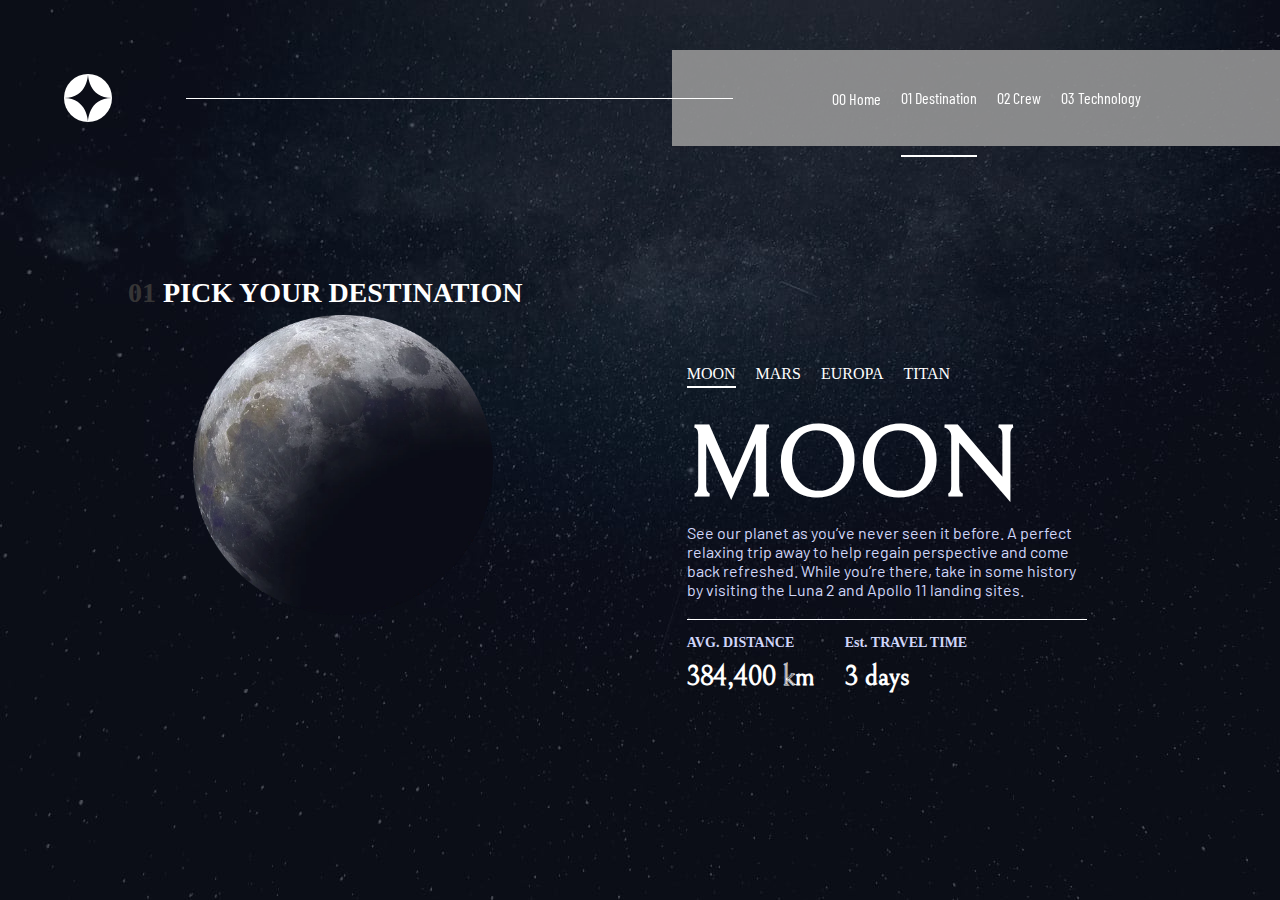
==== destination.html @ 153b2423 "up" ====
<!DOCTYPE html>
<html lang="en">
<head>
    <meta charset="UTF-8">
    <meta http-equiv="X-UA-Compatible" content="IE=edge">
    <meta name="viewport" content="width=device-width, initial-scale=1.0">
    <title>Space Tourism</title>
    <link rel="stylesheet" href="css/style.css">
    <link rel="stylesheet" href="css/font.css">
</head>
<body class="dest-body">
    <section class="sec-1">
        <header class="header"> 
            <img class="header-img" src="assets/logo.svg" alt="logo">
            <div class="header-line"></div>
            <nav class="navigation">
                <ul class="nav-ul">
                    <li class="nav-li">
                        <a class="nav-a" href="index.html">00 Home</a>
                    </li>
                    <li class="nav-li">
                        <a class="nav-a nav-a-active" href="destination.html" onclick='Distributor()'>01 Destination</a>
                    </li>
                    <li class="nav-li">
                        <a class="nav-a" href="#">02 Crew</a>
                    </li>
                    <li class="nav-li">
                        <a class="nav-a" href="#">03 Technology</a>
                    </li>
                </ul>
            </nav>
        </header>
    </section>
    <section class="sec-2">
        <h3 class="pick-dest"><span class="pick-num">01</span> PICK YOUR DESTINATION</h3>
        <div class="dest-left">
            <img class="dest-img" src="" alt="img">
        </div>
        <div class="dest-right">
        </div>
    </section>
    <script src="js/destination-app.js"></script>
</body>
</html>
---- css/style.css ----
*{
    padding: 0;
    margin: 0;
    box-sizing: border-box;
    text-decoration: none;
    list-style: none;
}
body{
    width: 100vw;
    height: 100vh;
    position: relative;
    overflow-x: hidden; 
}
.home-body{
    background-image: url(../assets/home/background-home-desktop.jpg);
}
.dest-body{ 
    background-image: url(../assets/destination/background-destination-desktop.jpg);
}
.sec-1{
    position: relative;
}
.header{
    width: 95%;
    height: 96px;
    position: fixed;
    right: 0;
    top: 50px;
    display: flex;
    align-items: center;
    justify-content: space-between;
}
.navigation,.nav-ul{
    display: flex;
    align-items: center;
    justify-content: space-evenly;
}
.navigation{
    width: 50%;
    background-color: #979797e3;
    height: 100%;
}
.header-line{
    height: 1px;
    width: 45%;
    background-color: white;
    position: absolute;
    left: 10%;
}
.nav-a{
    color: #fff;
    margin-left: 20px;
    padding: 50% 0;
    font-size: 16px;
    font-family: 'Barlow Condensed';
}
.nav-a-active{
    border-bottom: 2px solid white;
}
.sec-2{
    position: relative;
    top: 35%;
    width: 100%;
    display: flex;
    justify-content: space-evenly;
}
.home-leftbox{
    width: 400px;
}
.home-leftbox h4{
    font-size: 28px;
    color: #D0D6F9;
    font-family: 'Barlow Condensed';
}
.home-leftbox h1{
    font-family: 'Bellefair';
    color: #FFFFFF;
    font-size: 150px;
}
.home-leftbox p{
    color: #FFFFFF;
    font-size: 18px;
    font-family: 'Barlow Condersed';
}
.home-rightbox{
    display: flex;
    align-items: center;
    justify-content: center;
    width: 240px;
    height: 240px;
    border-radius: 50%;
    background-color: #FFFFFF;
    font-size: 28px;
    font-family: 'Bellefair';
}
.pick-dest{
    font-family: 'Barlow Condersed';
    font-size: 28px;
    color: #FFFFFF;
    margin-bottom: 40px;
    position: absolute;
    top: -10%;
    left: 10%;
}
.pick-num{
    color: #363535;   
}
.dest-img{
    width: 300px;
    height: 300px;
}
.dest-right{
    width: 400px;
}
.nav-2nd{
    display: flex;
}
.nav-2nd li{
    margin-right: 20px;
    margin-top: 50px;
    padding-bottom: 3px;
    font-size: 16px;
    font-family: 'Barlow Condersed';
    color: #FFFFFF;
    cursor: pointer;
}
.active-2nd{
    border-bottom: 2px solid white;
}
.dest-right h1{
    margin-top: 20px;
    color: #FFFFFF;
    font-size: 100px;
    font-family: 'Bellefair';
    text-transform: uppercase;
}
.dest-right p{
    font-family: 'Barlow';
    color: #D0D6F9;
    font-size: 16px;
}
.dest-bottom-box{
    margin-top: 20px;
    border-top: 1px solid white;
    display: flex;
    justify-content: flex-start;
}
.bottom-left{
    margin-right: 30px;
}
.bottom-right h5,.bottom-left h5{
    margin-top: 15px;
    font-size: 14px;
    color: #D0D6F9;
    font-family: 'Barlow Condersed';
}
.bottom-right h3,.bottom-left h3{
    margin-top: 10px;
    font-family: 'Bellefair';
    color: #FFFFFF;
    font-size: 28px;
}
---- css/font.css ----
@font-face {
    font-family: 'Barlow Condensed';
    src: url('../fonts/BarlowCondensed-Regular.woff2') format('woff2'),
        url('../fonts/BarlowCondensed-Regular.woff') format('woff');
    font-weight: normal;
    font-style: normal;
    font-display: swap;
}
@font-face {
    font-family: 'Bellefair';
    src: url('../fonts/Bellefair-Regular.woff2') format('woff2'),
        url('../fonts/Bellefair-Regular.woff') format('woff');
    font-weight: normal;
    font-style: normal;
    font-display: swap;
}
@font-face {
    font-family: 'Barlow';
    src: url('../fonts/Barlow-Regular.woff2') format('woff2'),
        url('../fonts/Barlow-Regular.woff') format('woff');
    font-weight: normal;
    font-style: normal;
    font-display: swap;
}
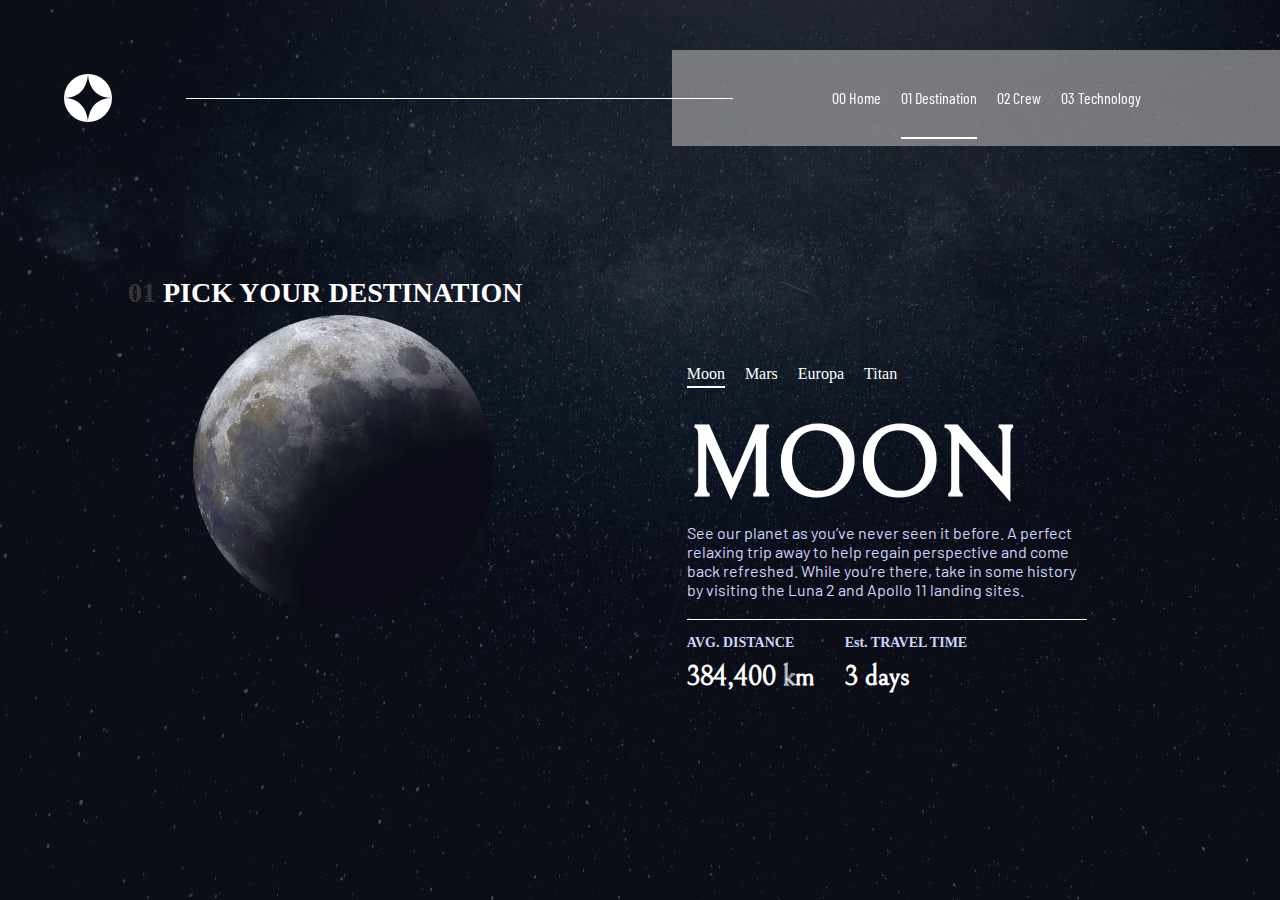
==== commit 71353cd2: "update" ====
--- a/destination.html
+++ b/destination.html
@@ -22,7 +22,7 @@
                         <a class="nav-a nav-a-active" href="destination.html" onclick='Distributor()'>01 Destination</a>
                     </li>
                     <li class="nav-li">
-                        <a class="nav-a" href="#">02 Crew</a>
+                        <a class="nav-a" href="crew.html">02 Crew</a>
                     </li>
                     <li class="nav-li">
                         <a class="nav-a" href="#">03 Technology</a>
--- a/css/style.css
+++ b/css/style.css
@@ -17,6 +17,9 @@
 .dest-body{ 
     background-image: url(../assets/destination/background-destination-desktop.jpg);
 }
+.crew-body{
+    background-image: url(../assets/crew/background-crew-desktop.jpg);
+}
 .sec-1{
     position: relative;
 }
@@ -37,7 +40,7 @@
 }
 .navigation{
     width: 50%;
-    background-color: #979797e3;
+    background-color: #979797be;
     height: 100%;
 }
 .header-line{
@@ -50,7 +53,7 @@
 .nav-a{
     color: #fff;
     margin-left: 20px;
-    padding: 50% 0;
+    padding-bottom: 30px;
     font-size: 16px;
     font-family: 'Barlow Condensed';
 }
@@ -123,9 +126,17 @@
     font-family: 'Barlow Condersed';
     color: #FFFFFF;
     cursor: pointer;
+    transition-duration: 0.5s;
+}
+.nav-2nd li:hover{
+    color: #455c63;
 }
 .active-2nd{
     border-bottom: 2px solid white;
+}
+.active-2nd:hover{
+    border-bottom: 2px solid #a9eeff;
+    color: #351f3d;
 }
 .dest-right h1{
     margin-top: 20px;
@@ -159,4 +170,54 @@
     font-family: 'Bellefair';
     color: #FFFFFF;
     font-size: 28px;
+}
+.crew-left{
+    width: 400px;
+}
+.crew-right{
+    width: 400px;
+}
+.crew-left h4{
+    font-family: 'Bellefair';
+    font-size: 32px;
+    color: #FFFFFF;
+    margin-top: 25px;
+}
+.crew-left h1{
+    font-family: 'Bellefair';
+    font-size: 56px;
+    color: #FFFFFF;
+    margin-top: 15px;
+}
+.crew-left p {
+    color: #D0D6F9;
+    font-family: 'Barlow Condersed';
+    margin-top: 20px;
+}
+.dots-cont{
+    margin-top: 30px;
+    width: 120px;
+    display: flex;
+    justify-content: space-between;
+}
+.dot{
+    width: 15px;
+    height: 15px;
+    border-radius: 50%;
+    background-color: #979797;
+    cursor: pointer;
+    transition-duration: 0.5s;
+}
+.dot:hover{
+    background-color: #413939;
+}
+.active-dot{
+    background-color: #FFFFFF;
+}
+.active-dot:hover{
+    background-color: #c2fff7;
+}
+.crew-img{
+    width: 400px;
+    height: 400px;
 }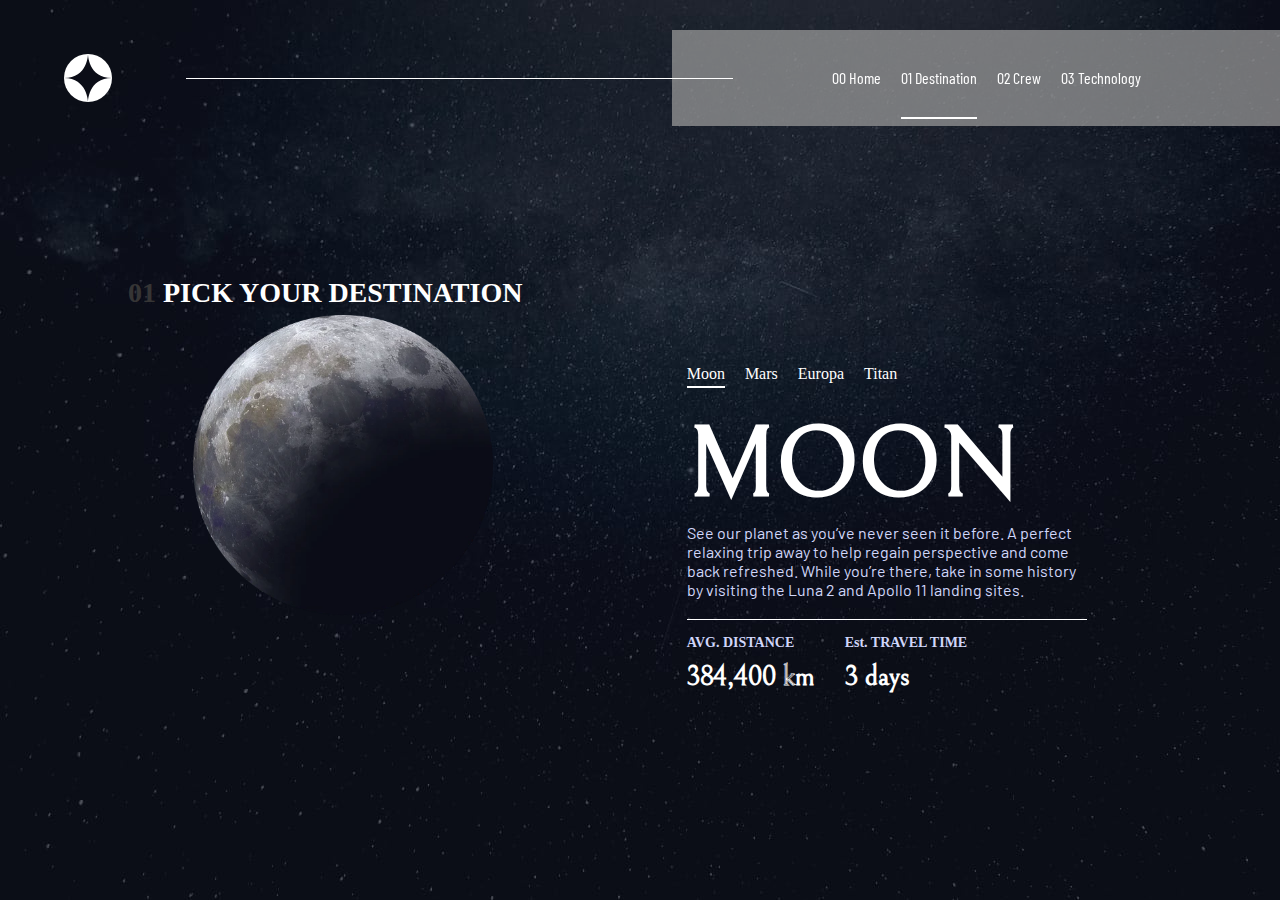
==== commit 7886b8da: "update" ====
--- a/destination.html
+++ b/destination.html
@@ -19,13 +19,13 @@
                         <a class="nav-a" href="index.html">00 Home</a>
                     </li>
                     <li class="nav-li">
-                        <a class="nav-a nav-a-active" href="destination.html" onclick='Distributor()'>01 Destination</a>
+                        <a class="nav-a nav-a-active" href="destination.html">01 Destination</a>
                     </li>
                     <li class="nav-li">
                         <a class="nav-a" href="crew.html">02 Crew</a>
                     </li>
                     <li class="nav-li">
-                        <a class="nav-a" href="#">03 Technology</a>
+                        <a class="nav-a" href="tech.html">03 Technology</a>
                     </li>
                 </ul>
             </nav>
--- a/css/style.css
+++ b/css/style.css
@@ -20,6 +20,9 @@
 .crew-body{
     background-image: url(../assets/crew/background-crew-desktop.jpg);
 }
+.tech-body{
+    background-image: url(../assets/technology/background-technology-desktop.jpg);
+}
 .sec-1{
     position: relative;
 }
@@ -28,7 +31,7 @@
     height: 96px;
     position: fixed;
     right: 0;
-    top: 50px;
+    top: 30px;
     display: flex;
     align-items: center;
     justify-content: space-between;
@@ -220,4 +223,67 @@
 .crew-img{
     width: 400px;
     height: 400px;
+}
+.tech-sec{
+    justify-content: flex-start;
+}
+.tech-right{
+    position: absolute;
+    right: 0;
+    top: -15%;
+}
+.tech-left{
+    height: 400px;
+    width: 400px;
+    margin-left: 10%;
+    display: flex;
+}
+.tech-column{
+    width: 10%;
+    margin-left: -10%;
+    height: 80%;
+    display: flex;
+    flex-direction: column;
+    justify-content: space-around;
+    align-items: center;
+}
+.column-dot{
+    color: #FFFFFF;
+    border: 1px solid #FFFFFF;
+    font-size: 28px;
+    font-family: 'Bellefair';
+    width: 60px;
+    height: 60px;
+    border-radius: 50%;
+    display: flex;
+    justify-content: center;
+    align-items: center;
+    cursor: pointer;
+}
+.dot-col-active{
+    background-color: #FFFFFF;
+    color: #0B0D17;
+}
+.tech-content{
+    margin-left: 30px;
+}
+.tech-content h5{
+    font-family: 'Barlow Condersed';
+    color: #D0D6F9;
+    font-size: 16px;
+}
+.tech-content h1{
+    font-family: 'Bellefair';
+    color: #FFFFFF;
+    font-size: 56px;
+    word-break: normal;
+}
+.tech-content p{
+    color: #D0D6F9;
+    font-size: 18px;
+    font-family: 'Barlow Condersed';
+}
+.tech-img{
+    width: 500px;
+    height: 400px;
 }